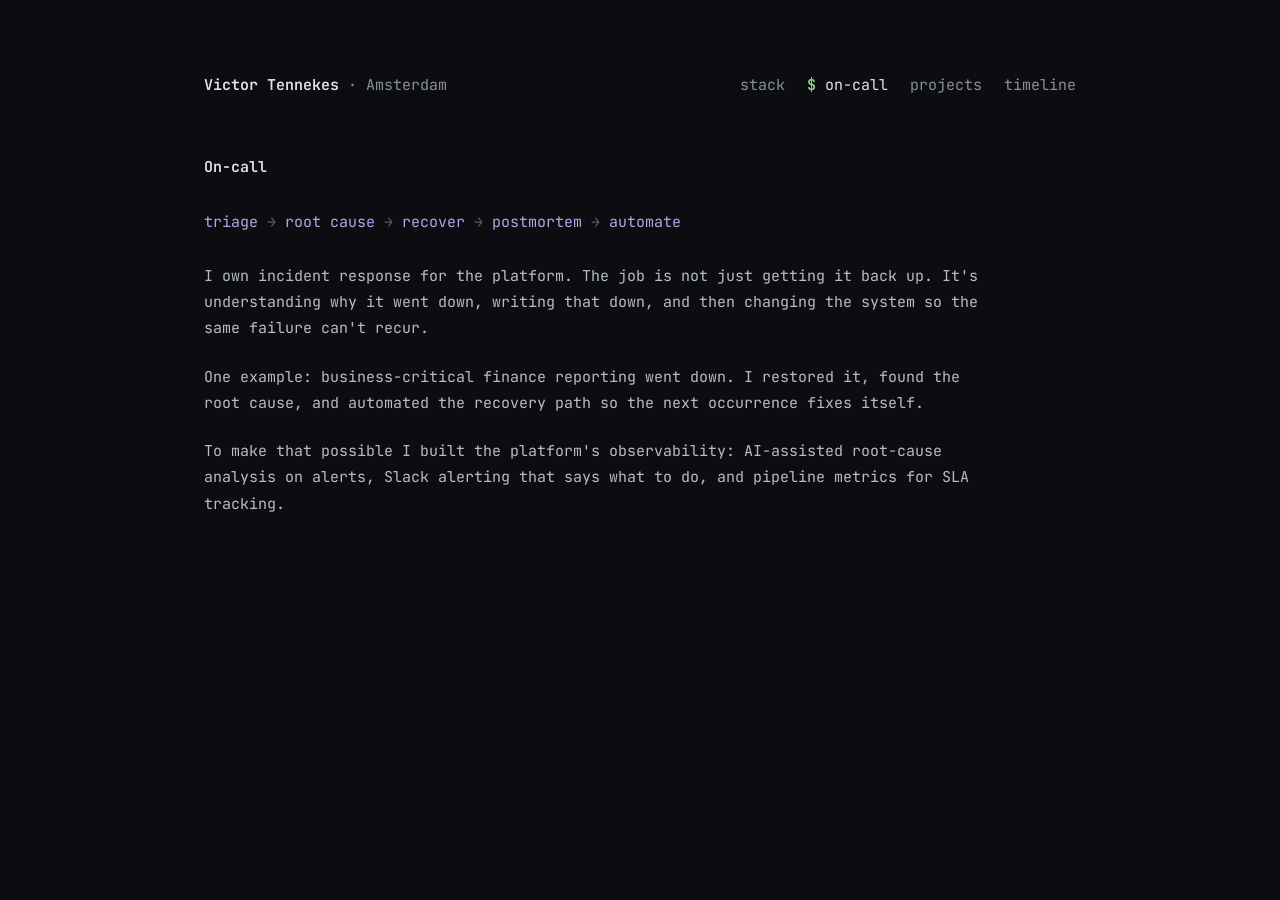
==== oncall.html @ dcae40cf "Drop the terminal, add four subpages Home stays prose. Stack, on-call, projects and timeline become " ====
<!doctype html>
<html lang="en">
<head>
  <meta charset="utf-8">
  <meta name="viewport" content="width=device-width, initial-scale=1, viewport-fit=cover">
  <title>On-call · Victor Tennekes</title>
  <meta name="description" content="How Victor Tennekes handles incidents on Dott's data platform.">
  <meta name="theme-color" content="#0c0d11">
  <link rel="preconnect" href="https://fonts.googleapis.com">
  <link rel="preconnect" href="https://fonts.gstatic.com" crossorigin>
  <link href="https://fonts.googleapis.com/css2?family=JetBrains+Mono:ital,wght@0,400;0,500;0,600;1,400&display=swap" rel="stylesheet">
  <link rel="stylesheet" href="style.css">
  <link rel="icon" href="data:image/svg+xml,%3Csvg xmlns='http://www.w3.org/2000/svg' viewBox='0 0 32 32'%3E%3Crect width='32' height='32' rx='7' fill='%230c0d11'/%3E%3Ctext x='16' y='22' font-family='JetBrains Mono,monospace' font-size='16' font-weight='600' fill='%239ad28a' text-anchor='middle'%3E%24_%3C/text%3E%3C/svg%3E">
</head>
<body>

<main class="page">
  <header class="top">
    <a class="name" href="./">Victor Tennekes <span>· Amsterdam</span></a>
    <nav aria-label="Pages">
      <a href="stack.html">stack</a>
      <a href="oncall.html" aria-current="page">on-call</a>
      <a href="projects.html">projects</a>
      <a href="timeline.html">timeline</a>
    </nav>
  </header>

  <h1>On-call</h1>
  <p class="loop"><span>triage</span> → <span>root cause</span> → <span>recover</span> → <span>postmortem</span> → <span>automate</span></p>
  <div class="prose">
    <p>I own incident response for the platform. The job is not just getting it back up. It's understanding why it went down, writing that down, and then changing the system so the same failure can't recur.</p>
    <p>One example: business-critical finance reporting went down. I restored it, found the root cause, and automated the recovery path so the next occurrence fixes itself.</p>
    <p>To make that possible I built the platform's observability: AI-assisted root-cause analysis on alerts, Slack alerting that says what to do, and pipeline metrics for SLA tracking.</p>
  </div>
</main>

<script src="main.js"></script>
</body>
</html>
---- style.css ----
/* One narrow column. Top row: name + four page links. Body: prose or a key/value list. */
:root {
  --bg: #0c0d11; --bg2: #121318; --line: #1f2129;
  --muted: #595c6a; --dim: #8b8e9c; --body: #b9bcc8; --text: #e4e5ea;
  --green: #9ad28a; --blue: #8ab4f0; --amber: #e6b574; --violet: #b8a3e8;
  --font: "JetBrains Mono", ui-monospace, SFMono-Regular, Menlo, monospace;
  color-scheme: dark;
}
* { box-sizing: border-box; }
body { margin: 0; background: var(--bg); color: var(--text); font-family: var(--font); font-size: 15px; line-height: 1.75; -webkit-font-smoothing: antialiased; }
a { color: var(--blue); text-decoration: underline; text-decoration-color: color-mix(in srgb, var(--blue) 30%, transparent); text-underline-offset: 4px; text-decoration-thickness: 1px; }
a:hover { text-decoration-color: var(--blue); }
a:focus-visible { outline: 2px solid var(--blue); outline-offset: 2px; border-radius: 2px; }
h1, h2, p, dl, dd { margin: 0; }

.page { max-width: 920px; margin: 0 auto; padding-block: 72px 80px; padding-left: max(24px, env(safe-area-inset-left, 0px)); padding-right: max(24px, env(safe-area-inset-right, 0px)); }

/* Top row */
.top { display: flex; justify-content: space-between; align-items: baseline; gap: 16px 32px; flex-wrap: wrap; margin-bottom: 56px; }
.name { color: var(--text); font-weight: 600; text-decoration: none; }
.name span { color: var(--dim); font-weight: 400; }
.top nav { display: flex; gap: 22px; flex-wrap: wrap; }
.top nav a { color: var(--dim); text-decoration: none; }
.top nav a:hover { color: var(--text); }
.top nav a[aria-current] { color: var(--text); }
.top nav a[aria-current]::before { content: "$ "; color: var(--green); font-weight: 600; }

/* Content */
h1 { font-size: 15px; font-weight: 600; margin-bottom: 28px; }
h2 { font-size: 15px; font-weight: 600; color: var(--amber); margin-bottom: 12px; }
.prose { display: grid; gap: 22px; color: var(--body); max-width: 88ch; }
.prose b { color: var(--text); font-weight: 500; }
.prose p.links { color: var(--dim); margin-top: 8px; }

.kv { display: grid; grid-template-columns: max-content minmax(0, 1fr); gap: 10px 32px; color: var(--body); max-width: 88ch; }
.kv dt { color: var(--blue); }
.kv.tl dt { color: var(--amber); font-variant-numeric: tabular-nums; }

.loop { color: var(--muted); margin-bottom: 28px; }
.loop span { color: var(--violet); }

.project + .project { margin-top: 48px; }
.project .kv { margin-top: 18px; }

@media (max-width: 520px) {
  .page { padding-block: 40px 56px; padding-left: max(16px, env(safe-area-inset-left, 0px)); padding-right: max(16px, env(safe-area-inset-right, 0px)); }
  body { font-size: 14px; }
  .top { margin-bottom: 40px; }
  .top nav { gap: 16px; }
  .kv { grid-template-columns: 1fr; gap: 2px; }
  .kv dt { margin-top: 12px; }
  .kv dt:first-child { margin-top: 0; }
}
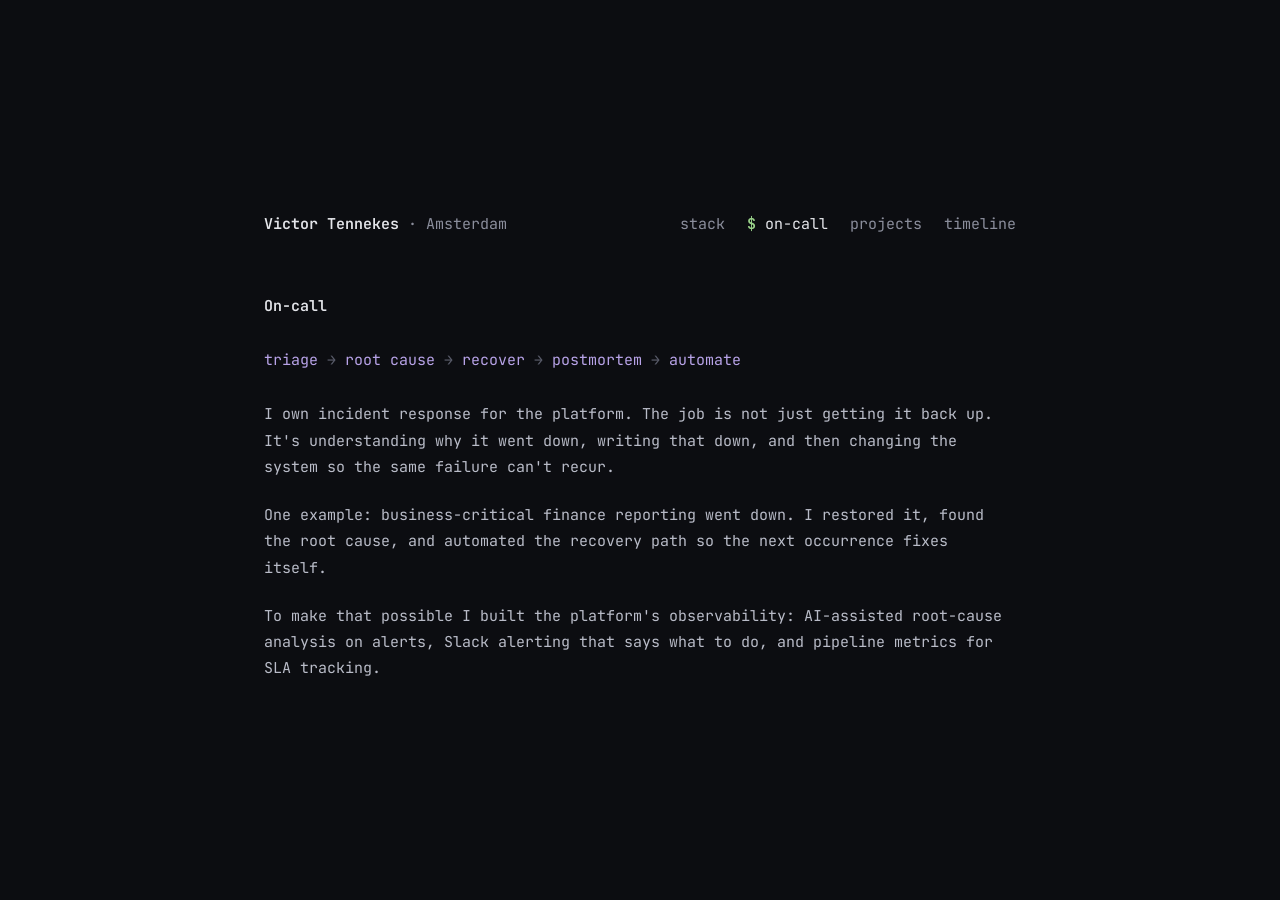
==== commit 55739c87: "Center the page, tighten column, new favicon 800px column so nav and prose share edges; vertically c" ====
--- a/oncall.html
+++ b/oncall.html
@@ -10,7 +10,7 @@
   <link rel="preconnect" href="https://fonts.gstatic.com" crossorigin>
   <link href="https://fonts.googleapis.com/css2?family=JetBrains+Mono:ital,wght@0,400;0,500;0,600;1,400&display=swap" rel="stylesheet">
   <link rel="stylesheet" href="style.css">
-  <link rel="icon" href="data:image/svg+xml,%3Csvg xmlns='http://www.w3.org/2000/svg' viewBox='0 0 32 32'%3E%3Crect width='32' height='32' rx='7' fill='%230c0d11'/%3E%3Ctext x='16' y='22' font-family='JetBrains Mono,monospace' font-size='16' font-weight='600' fill='%239ad28a' text-anchor='middle'%3E%24_%3C/text%3E%3C/svg%3E">
+  <link rel="icon" href="favicon.svg" type="image/svg+xml">
 </head>
 <body>
 
--- a/style.css
+++ b/style.css
@@ -7,13 +7,14 @@
   color-scheme: dark;
 }
 * { box-sizing: border-box; }
-body { margin: 0; background: var(--bg); color: var(--text); font-family: var(--font); font-size: 15px; line-height: 1.75; -webkit-font-smoothing: antialiased; }
+html, body { min-height: 100%; }
+body { margin: 0; display: flex; flex-direction: column; min-height: 100vh; min-height: 100dvh; background: var(--bg); color: var(--text); font-family: var(--font); font-size: 15px; line-height: 1.75; -webkit-font-smoothing: antialiased; }
 a { color: var(--blue); text-decoration: underline; text-decoration-color: color-mix(in srgb, var(--blue) 30%, transparent); text-underline-offset: 4px; text-decoration-thickness: 1px; }
 a:hover { text-decoration-color: var(--blue); }
 a:focus-visible { outline: 2px solid var(--blue); outline-offset: 2px; border-radius: 2px; }
 h1, h2, p, dl, dd { margin: 0; }
 
-.page { max-width: 920px; margin: 0 auto; padding-block: 72px 80px; padding-left: max(24px, env(safe-area-inset-left, 0px)); padding-right: max(24px, env(safe-area-inset-right, 0px)); }
+.page { width: 100%; max-width: 800px; margin: auto; padding-block: 72px 80px; padding-left: max(24px, env(safe-area-inset-left, 0px)); padding-right: max(24px, env(safe-area-inset-right, 0px)); }
 
 /* Top row */
 .top { display: flex; justify-content: space-between; align-items: baseline; gap: 16px 32px; flex-wrap: wrap; margin-bottom: 56px; }
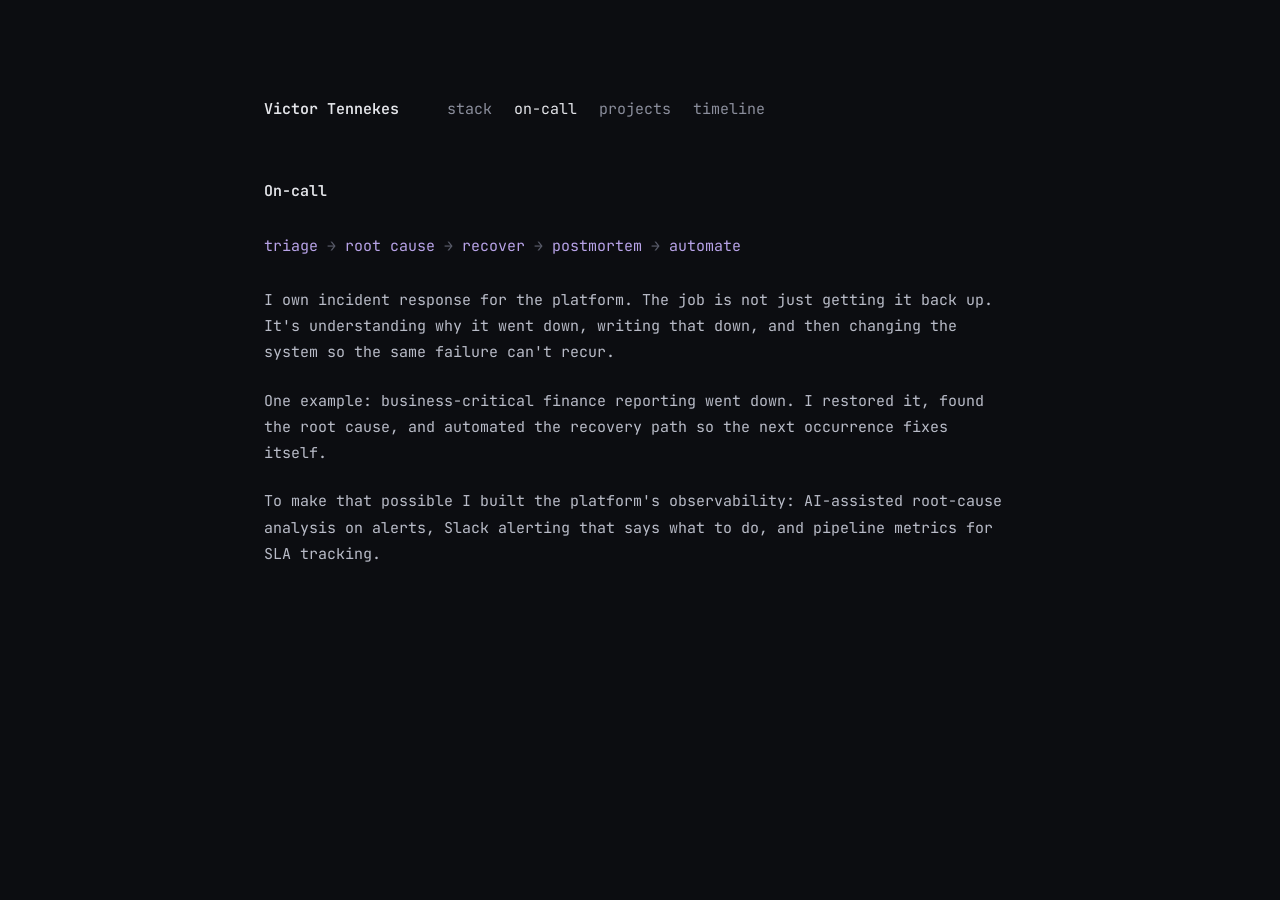
==== commit 4eb0d80c: "Drop Amsterdam from header, describe role as at Dott Co-Authored-By: Claude Opus 5.5 <noreply@anthro" ====
--- a/oncall.html
+++ b/oncall.html
@@ -16,7 +16,7 @@
 
 <main class="page">
   <header class="top">
-    <a class="name" href="./">Victor Tennekes <span>· Amsterdam</span></a>
+    <a class="name" href="./">Victor Tennekes</a>
     <nav aria-label="Pages">
       <a href="stack.html">stack</a>
       <a href="oncall.html" aria-current="page">on-call</a>
--- a/style.css
+++ b/style.css
@@ -7,24 +7,21 @@
   color-scheme: dark;
 }
 * { box-sizing: border-box; }
-html, body { min-height: 100%; }
-body { margin: 0; display: flex; flex-direction: column; min-height: 100vh; min-height: 100dvh; background: var(--bg); color: var(--text); font-family: var(--font); font-size: 15px; line-height: 1.75; -webkit-font-smoothing: antialiased; }
+body { margin: 0; background: var(--bg); color: var(--text); font-family: var(--font); font-size: 15px; line-height: 1.75; -webkit-font-smoothing: antialiased; }
 a { color: var(--blue); text-decoration: underline; text-decoration-color: color-mix(in srgb, var(--blue) 30%, transparent); text-underline-offset: 4px; text-decoration-thickness: 1px; }
 a:hover { text-decoration-color: var(--blue); }
 a:focus-visible { outline: 2px solid var(--blue); outline-offset: 2px; border-radius: 2px; }
 h1, h2, p, dl, dd { margin: 0; }
 
-.page { width: 100%; max-width: 800px; margin: auto; padding-block: 72px 80px; padding-left: max(24px, env(safe-area-inset-left, 0px)); padding-right: max(24px, env(safe-area-inset-right, 0px)); }
+.page { max-width: 800px; margin: 0 auto; padding-block: 96px 80px; padding-left: max(24px, env(safe-area-inset-left, 0px)); padding-right: max(24px, env(safe-area-inset-right, 0px)); }
 
 /* Top row */
-.top { display: flex; justify-content: space-between; align-items: baseline; gap: 16px 32px; flex-wrap: wrap; margin-bottom: 56px; }
+.top { display: flex; align-items: baseline; gap: 12px 48px; flex-wrap: wrap; margin-bottom: 56px; }
 .name { color: var(--text); font-weight: 600; text-decoration: none; }
-.name span { color: var(--dim); font-weight: 400; }
 .top nav { display: flex; gap: 22px; flex-wrap: wrap; }
 .top nav a { color: var(--dim); text-decoration: none; }
 .top nav a:hover { color: var(--text); }
 .top nav a[aria-current] { color: var(--text); }
-.top nav a[aria-current]::before { content: "$ "; color: var(--green); font-weight: 600; }
 
 /* Content */
 h1 { font-size: 15px; font-weight: 600; margin-bottom: 28px; }
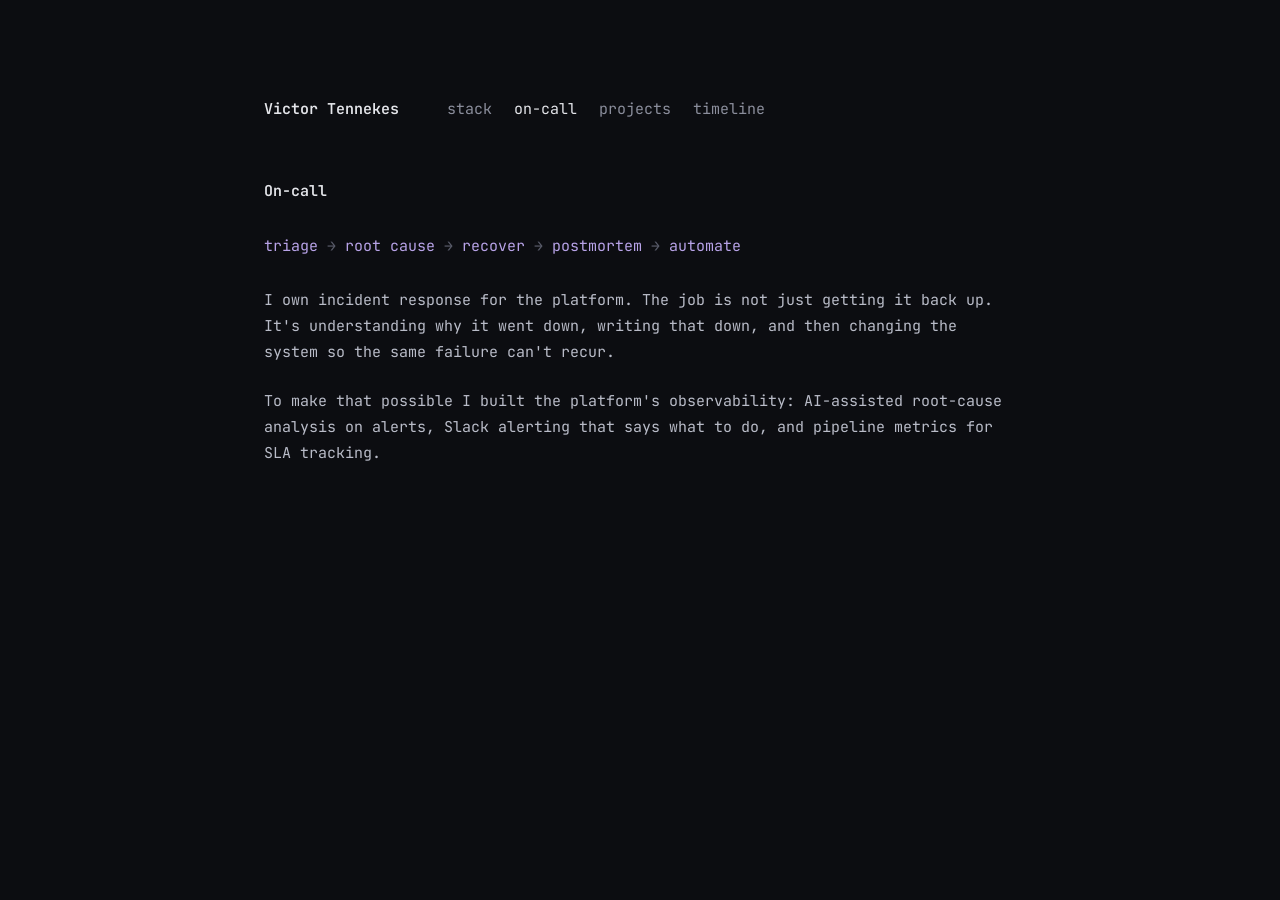
==== commit 233d32a5: "Add link previews, split timeline by promotion, tighten copy Open Graph tags and a preview card on e" ====
--- a/oncall.html
+++ b/oncall.html
@@ -5,6 +5,13 @@
   <meta name="viewport" content="width=device-width, initial-scale=1, viewport-fit=cover">
   <title>On-call · Victor Tennekes</title>
   <meta name="description" content="How Victor Tennekes handles incidents on Dott's data platform.">
+  <meta property="og:type" content="website">
+  <meta property="og:site_name" content="Victor Tennekes">
+  <meta property="og:title" content="On-call · Victor Tennekes">
+  <meta property="og:description" content="How Victor Tennekes handles incidents on Dott's data platform.">
+  <meta property="og:url" content="https://victortennekes.github.io/oncall.html">
+  <meta property="og:image" content="https://victortennekes.github.io/og.png">
+  <meta name="twitter:card" content="summary_large_image">
   <meta name="theme-color" content="#0c0d11">
   <link rel="preconnect" href="https://fonts.googleapis.com">
   <link rel="preconnect" href="https://fonts.gstatic.com" crossorigin>
@@ -29,7 +36,6 @@
   <p class="loop"><span>triage</span> → <span>root cause</span> → <span>recover</span> → <span>postmortem</span> → <span>automate</span></p>
   <div class="prose">
     <p>I own incident response for the platform. The job is not just getting it back up. It's understanding why it went down, writing that down, and then changing the system so the same failure can't recur.</p>
-    <p>One example: business-critical finance reporting went down. I restored it, found the root cause, and automated the recovery path so the next occurrence fixes itself.</p>
     <p>To make that possible I built the platform's observability: AI-assisted root-cause analysis on alerts, Slack alerting that says what to do, and pipeline metrics for SLA tracking.</p>
   </div>
 </main>
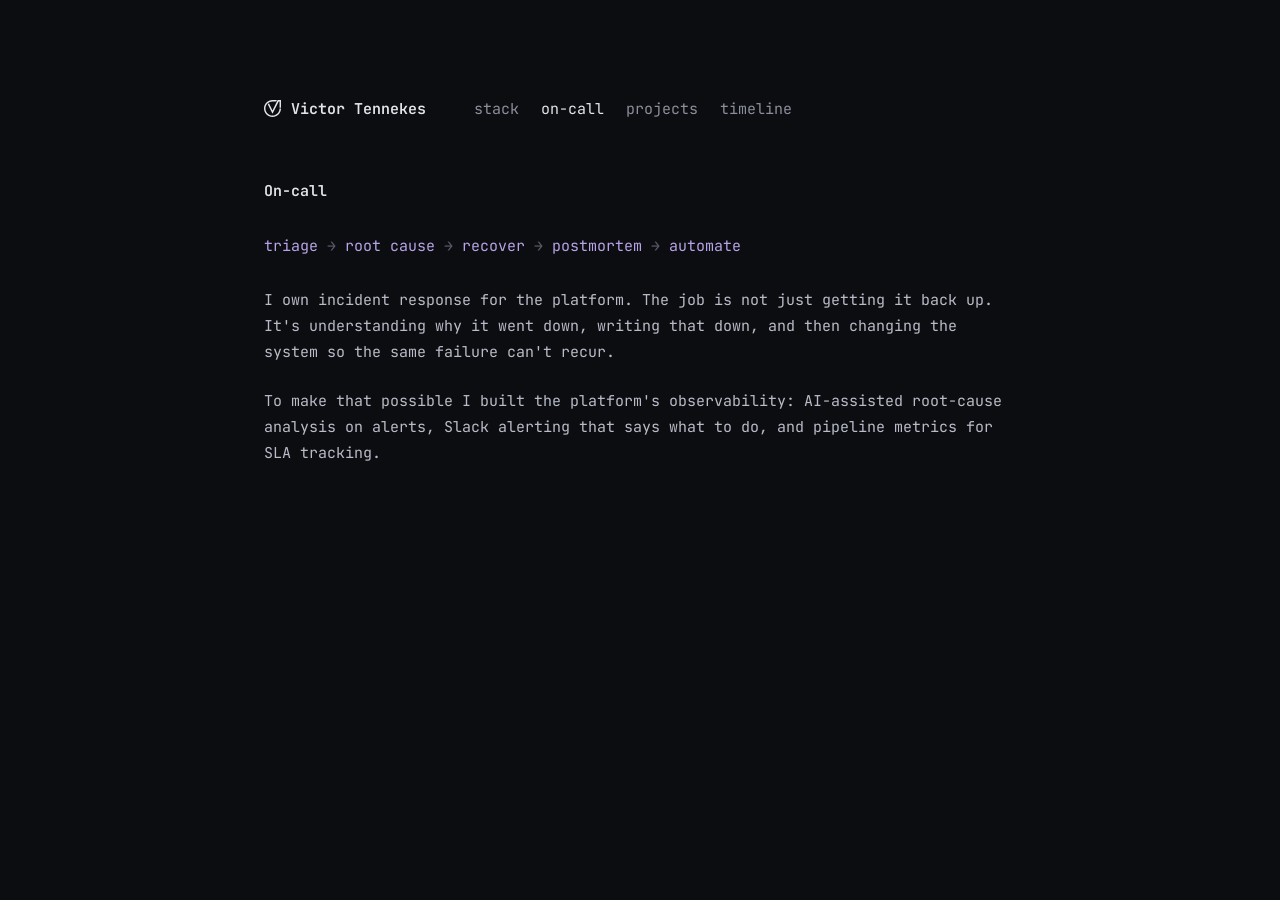
==== commit a4b50aba: "Use the VT logo for the favicon and header Favicon and a small header mark now use the logo SVG. Als" ====
--- a/oncall.html
+++ b/oncall.html
@@ -23,7 +23,7 @@
 
 <main class="page">
   <header class="top">
-    <a class="name" href="./">Victor Tennekes</a>
+    <a class="name" href="./"><img class="mark" src="mark.svg" alt="">Victor Tennekes</a>
     <nav aria-label="Pages">
       <a href="stack.html">stack</a>
       <a href="oncall.html" aria-current="page">on-call</a>
--- a/style.css
+++ b/style.css
@@ -18,6 +18,7 @@
 /* Top row */
 .top { display: flex; align-items: baseline; gap: 12px 48px; flex-wrap: wrap; margin-bottom: 56px; }
 .name { color: var(--text); font-weight: 600; text-decoration: none; }
+.mark { width: 1.15em; height: 1.15em; vertical-align: -0.2em; margin-right: 10px; }
 .top nav { display: flex; gap: 22px; flex-wrap: wrap; }
 .top nav a { color: var(--dim); text-decoration: none; }
 .top nav a:hover { color: var(--text); }
